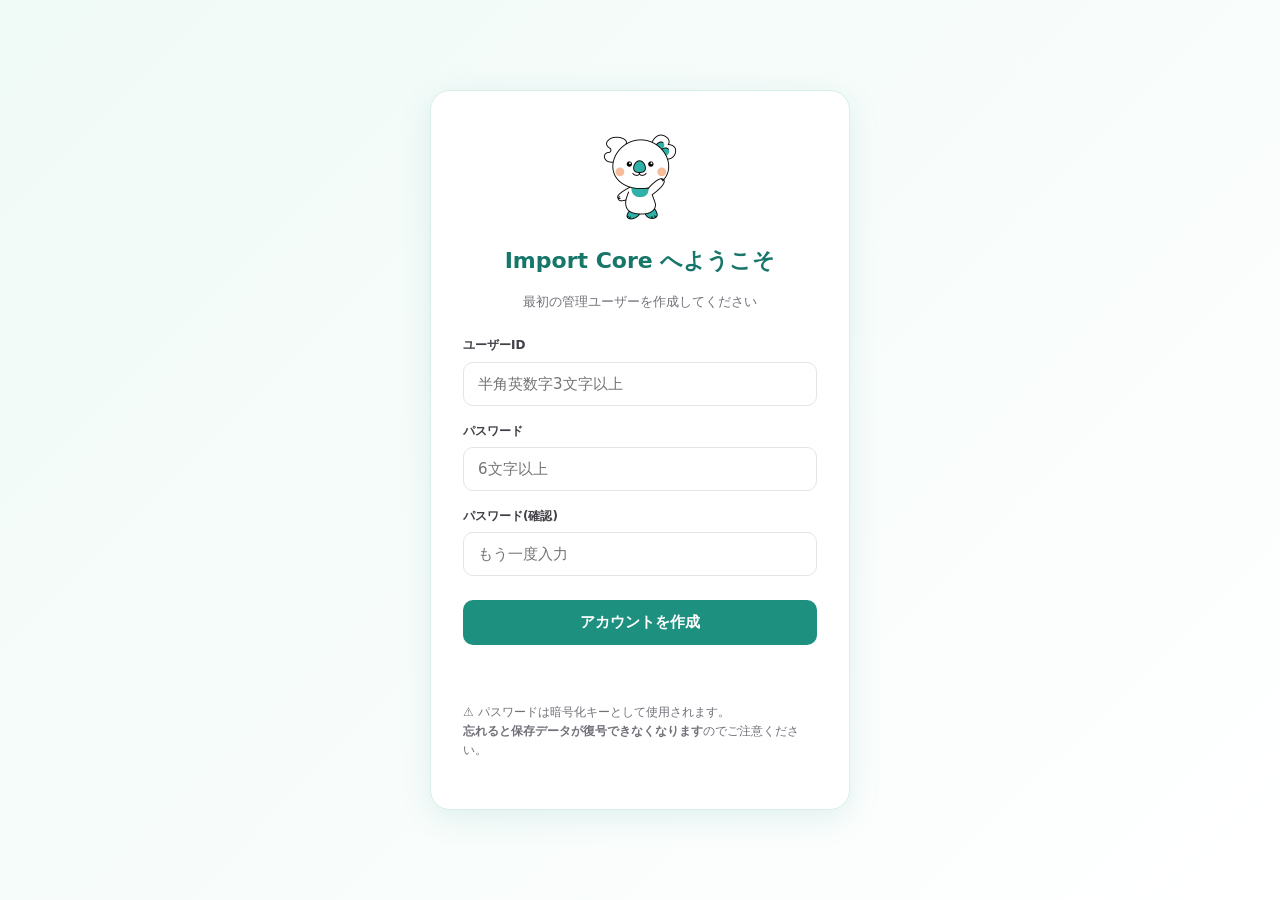
==== account.html @ 82aeeb54 "Add files via upload" ====
<!doctype html>
<html lang="ja">
<head>
  <meta charset="utf-8" />
  <meta name="viewport" content="width=device-width,initial-scale=1" />
  <title>アカウント - Import Core</title>
  <link rel="stylesheet" href="style.css" />
</head>
<body>
<header>
  <div class="brand">
    <img src="assets/koala-pc.png" alt="" />
    <span>Import Core</span>
  </div>
  <nav>
    <a href="index.html">変換</a>
    <a href="settings.html">クライアント・履歴</a>
    <a href="account.html" class="active">アカウント</a>
  </nav>
  <div class="user-badge">
    <span>👤 <span class="uid" id="currentUser"></span></span>
    <button id="logoutBtn" type="button">ログアウト</button>
  </div>
</header>

<main>
  <div class="card">
    <div class="card-header-with-koala">
      <img src="assets/koala-think.png" alt="" />
      <div>
        <h1>パスワード変更</h1>
        <div class="note">現在ログインしているアカウント(<b id="meId"></b>)のパスワードを変更します。</div>
      </div>
    </div>

    <div class="row">
      <label>現在のパスワード<input type="password" id="oldPw" /></label>
      <label>新しいパスワード<input type="password" id="newPw" placeholder="6文字以上" /></label>
      <label>新しいパスワード(確認)<input type="password" id="newPw2" /></label>
    </div>
    <button id="changePwBtn">パスワードを変更</button>
    <span id="pwMsg" class="muted" style="margin-left:12px"></span>
  </div>

  <div class="card">
    <h2>ユーザー管理</h2>
    <div class="note">ツールを利用するユーザーを追加・削除できます。各ユーザーは独立したパスワードでログインします。<br>
    <b style="color: var(--orange-500)">⚠️ 重要</b>:暗号化されたデータ(クライアント・履歴)は<b>現在ログイン中のパスワードと紐づいています</b>。新規ユーザーは別アカウントとして扱われ、独自のデータ領域を持ちます(共有はされません)。チームで同じデータを共有する場合は、同じユーザーIDで複数人がログインしてください。</div>

    <h3>新規ユーザーを追加</h3>
    <div class="row">
      <label>ユーザーID<input type="text" id="newUserId" placeholder="半角英数字3文字以上" /></label>
      <label>パスワード<input type="password" id="newUserPw" placeholder="6文字以上" /></label>
    </div>
    <button id="addUserBtn">ユーザーを追加</button>
    <span id="userMsg" class="muted" style="margin-left:12px"></span>

    <h3 style="margin-top:24px">登録済みユーザー</h3>
    <div id="userList"></div>
  </div>
</main>

<script src="auth.js"></script>
<script>
const $ = id => document.getElementById(id);
if (!Auth.requireLogin()) throw new Error('login required');

function init(){
  const meId = Auth.getCurrentUserId();
  $('currentUser').textContent = meId;
  $('meId').textContent = meId;
  $('logoutBtn').onclick = () => { Auth.clearSession(); location.href = 'login.html'; };

  renderUsers();

  $('changePwBtn').onclick = onChangePw;
  $('addUserBtn').onclick = onAddUser;
}

async function onChangePw(){
  const oldPw = $('oldPw').value;
  const newPw = $('newPw').value;
  const newPw2 = $('newPw2').value;
  const msg = $('pwMsg');

  if (!oldPw || !newPw){ msg.innerHTML = '<span class="err">未入力の項目があります</span>'; return; }
  if (newPw !== newPw2){ msg.innerHTML = '<span class="err">新しいパスワードが一致しません</span>'; return; }
  if (newPw.length < 6){ msg.innerHTML = '<span class="err">6文字以上にしてください</span>'; return; }

  try {
    await Auth.changePassword(Auth.getCurrentUserId(), oldPw, newPw);
    // セッションも新PWに更新
    Auth.setSession(Auth.getCurrentUserId(), newPw);
    SecureStore.invalidate();
    msg.innerHTML = '<span class="ok">パスワードを変更しました</span>';
    $('oldPw').value = $('newPw').value = $('newPw2').value = '';
  } catch(e){
    msg.innerHTML = `<span class="err">${e.message}</span>`;
  }
}

async function onAddUser(){
  const userId = $('newUserId').value.trim();
  const pw = $('newUserPw').value;
  const msg = $('userMsg');

  if (!/^[A-Za-z0-9_]{3,}$/.test(userId)){
    msg.innerHTML = '<span class="err">IDは半角英数字とアンダースコアのみ、3文字以上で入力してください</span>';
    return;
  }
  if (pw.length < 6){
    msg.innerHTML = '<span class="err">パスワードは6文字以上にしてください</span>';
    return;
  }

  try {
    await Auth.addUser(userId, pw);
    $('newUserId').value = '';
    $('newUserPw').value = '';
    msg.innerHTML = '<span class="ok">ユーザーを追加しました</span>';
    renderUsers();
  } catch(e){
    msg.innerHTML = `<span class="err">${e.message}</span>`;
  }
}

function renderUsers(){
  const users = Auth.loadUsers();
  const meId = Auth.getCurrentUserId();
  const box = $('userList');
  if (users.length === 0){
    box.innerHTML = '<p class="muted">ユーザーがいません</p>';
    return;
  }
  const head = '<tr><th>ユーザーID</th><th>作成日</th><th>操作</th></tr>';
  const body = users.map(u => {
    const isMe = u.userId === meId;
    const created = u.createdAt ? new Date(u.createdAt).toLocaleString('ja-JP') : '-';
    return `
      <tr>
        <td>${escapeHtml(u.userId)}${isMe ? ' <span class="badge">あなた</span>' : ''}</td>
        <td>${created}</td>
        <td>
          ${isMe ? '<span class="muted">(自分は削除できません)</span>'
                 : `<button class="small danger" data-id="${escapeHtml(u.userId)}" data-action="delete">削除</button>`}
        </td>
      </tr>`;
  }).join('');
  box.innerHTML = `<div class="scroll"><table>${head}${body}</table></div>`;
  box.querySelectorAll('button[data-action="delete"]').forEach(btn => {
    btn.addEventListener('click', async e => {
      const uid = e.target.dataset.id;
      if (!confirm(`ユーザー「${uid}」を削除します。よろしいですか?`)) return;
      await Auth.deleteUser(uid);
      renderUsers();
    });
  });
}

function escapeHtml(s){
  return String(s ?? '').replace(/[&<>"']/g, c => ({'&':'&amp;','<':'&lt;','>':'&gt;','"':'&quot;',"'":'&#39;'}[c]));
}

init();
</script>
</body>
</html>
---- style.css ----
/* =====================================================================
   Import Core - ミントグリーン × 白 テーマ
   ===================================================================== */
:root {
  --mint-50:  #f0faf7;
  --mint-100: #d8f0e8;
  --mint-200: #a8dfcf;
  --mint-300: #6bc7b0;
  --mint-400: #3aab93;
  --mint-500: #1d9080;  /* メインカラー */
  --mint-600: #157669;
  --mint-700: #0f5b51;
  --peach:    #f4a886;  /* キャラのほっぺ色をアクセントに */
  --peach-bg: #fef0e8;
  --gray-50:  #fafafa;
  --gray-100: #f4f4f5;
  --gray-200: #e4e4e7;
  --gray-300: #d4d4d8;
  --gray-500: #71717a;
  --gray-700: #3f3f46;
  --gray-900: #18181b;
  --red-500:  #dc2626;
  --red-50:   #fef2f2;
  --orange-500: #ea580c;
  --orange-50:  #fff7ed;
  --green-500:  #16a34a;
  --green-50:   #f0fdf4;
}

* { box-sizing: border-box; }

body {
  font-family: system-ui, -apple-system, "Segoe UI", "Hiragino Sans", "Yu Gothic UI", sans-serif;
  margin: 0;
  background: var(--mint-50);
  color: var(--gray-900);
  line-height: 1.6;
  min-height: 100vh;
}

/* --------- ヘッダー --------- */
header {
  background: #fff;
  border-bottom: 1px solid var(--mint-100);
  padding: 14px 24px;
  display: flex;
  align-items: center;
  gap: 22px;
  flex-wrap: wrap;
  position: sticky;
  top: 0;
  z-index: 100;
  box-shadow: 0 1px 3px rgba(29, 144, 128, 0.04);
}
.brand {
  display: flex;
  align-items: center;
  gap: 10px;
  font-weight: 800;
  color: var(--mint-600);
  font-size: 18px;
  letter-spacing: 0.02em;
}
.brand img {
  width: 32px;
  height: 32px;
  object-fit: contain;
}
nav { display: flex; gap: 4px; }
nav a {
  text-decoration: none;
  color: var(--gray-500);
  font-weight: 600;
  padding: 8px 14px;
  border-radius: 8px;
  font-size: 14px;
  transition: all 0.15s;
}
nav a.active {
  background: var(--mint-500);
  color: #fff;
}
nav a:hover:not(.active) {
  background: var(--mint-100);
  color: var(--mint-700);
}
.user-badge {
  margin-left: auto;
  display: flex;
  align-items: center;
  gap: 10px;
  font-size: 13px;
  color: var(--gray-500);
}
.user-badge .uid {
  font-weight: 700;
  color: var(--mint-600);
}
.user-badge button {
  padding: 6px 12px;
  font-size: 12px;
  background: var(--gray-100);
  color: var(--gray-700);
}
.user-badge button:hover { background: var(--gray-200); }

/* --------- メインエリア --------- */
main {
  max-width: 1100px;
  margin: 28px auto;
  padding: 0 20px;
}

h1 { font-size: 22px; margin: 0 0 10px; color: var(--gray-900); font-weight: 800; }
h2 { font-size: 17px; margin: 0 0 8px; color: var(--gray-900); font-weight: 800; }
h3 { font-size: 14px; margin: 18px 0 8px; color: var(--gray-700); font-weight: 700; }
h4 { font-size: 13px; margin: 16px 0 6px; padding-bottom: 4px; border-bottom: 1px solid var(--gray-200); color: var(--gray-700); }

.note { color: var(--gray-500); margin-bottom: 14px; font-size: 13px; }
.muted { color: var(--gray-500); font-size: 13px; }
.ok { color: var(--green-500); font-weight: 700; }
.err { color: var(--red-500); font-weight: 700; }
.dup { color: var(--orange-500); font-weight: 700; }

/* --------- カード --------- */
.card {
  background: #fff;
  border: 1px solid var(--mint-100);
  border-radius: 16px;
  padding: 24px;
  box-shadow: 0 2px 8px rgba(29, 144, 128, 0.04);
}
.card + .card { margin-top: 16px; }
.card-header-with-koala {
  display: flex;
  align-items: center;
  gap: 14px;
  margin-bottom: 4px;
}
.card-header-with-koala img {
  width: 56px;
  height: 56px;
  flex-shrink: 0;
}
.card-header-with-koala h1,
.card-header-with-koala h2 { margin: 0; }

/* --------- フォーム --------- */
.row {
  display: flex;
  gap: 14px;
  flex-wrap: wrap;
  margin: 14px 0;
  align-items: flex-end;
}
.row label {
  display: grid;
  gap: 6px;
  font-weight: 700;
  font-size: 12px;
  color: var(--gray-700);
}
select, input[type="text"], input[type="password"], input[type="date"], input[type="email"] {
  font-size: 14px;
  padding: 10px 12px;
  border: 1px solid var(--gray-200);
  border-radius: 10px;
  background: #fff;
  min-width: 220px;
  font-family: inherit;
  color: var(--gray-900);
  transition: all 0.15s;
}
select:focus, input:focus {
  outline: none;
  border-color: var(--mint-400);
  box-shadow: 0 0 0 3px var(--mint-100);
}
select { cursor: pointer; }

button {
  border: 0;
  border-radius: 10px;
  padding: 11px 20px;
  font-weight: 700;
  background: var(--mint-500);
  color: #fff;
  cursor: pointer;
  font-family: inherit;
  font-size: 14px;
  transition: all 0.15s;
}
button:hover:not(:disabled) {
  background: var(--mint-600);
  transform: translateY(-1px);
  box-shadow: 0 4px 12px rgba(29, 144, 128, 0.25);
}
button:active:not(:disabled) { transform: translateY(0); }
button:disabled { opacity: 0.4; cursor: not-allowed; }
button.small { padding: 7px 12px; font-size: 12px; border-radius: 8px; }
button.danger { background: var(--red-500); }
button.danger:hover:not(:disabled) {
  background: #b91c1c;
  box-shadow: 0 4px 12px rgba(220, 38, 38, 0.25);
}
button.ghost {
  background: transparent;
  color: var(--mint-600);
  border: 1px solid var(--mint-200);
}
button.ghost:hover:not(:disabled) {
  background: var(--mint-50);
  box-shadow: none;
}

.filebtn {
  display: inline-block;
  background: var(--gray-700);
  color: #fff;
  padding: 11px 20px;
  border-radius: 10px;
  font-weight: 700;
  cursor: pointer;
  font-size: 14px;
  transition: all 0.15s;
}
.filebtn:hover {
  background: var(--gray-900);
  transform: translateY(-1px);
  box-shadow: 0 4px 12px rgba(0,0,0,0.15);
}

/* --------- ドロップエリア --------- */
#drop {
  border: 2px dashed var(--mint-300);
  border-radius: 14px;
  background: var(--mint-50);
  padding: 36px 24px;
  text-align: center;
  font-weight: 700;
  color: var(--mint-700);
  cursor: pointer;
  margin-top: 14px;
  transition: all 0.15s;
  position: relative;
}
#drop:hover { background: var(--mint-100); border-color: var(--mint-400); }
#drop.drag {
  background: var(--mint-100);
  border-color: var(--mint-500);
  border-style: solid;
}
#drop .sub {
  display: block;
  margin-top: 6px;
  font-weight: 500;
  font-size: 13px;
  color: var(--gray-500);
}
#drop .koala-drop {
  width: 64px;
  height: 64px;
  margin: 0 auto 8px;
  display: block;
}

/* --------- テーブル --------- */
table {
  width: 100%;
  border-collapse: collapse;
  margin-top: 12px;
  background: #fff;
  font-size: 13px;
}
th, td {
  border-bottom: 1px solid var(--gray-100);
  padding: 9px 12px;
  text-align: left;
  white-space: nowrap;
}
th {
  background: var(--mint-50);
  color: var(--mint-700);
  font-weight: 700;
  font-size: 12px;
  letter-spacing: 0.02em;
}
table.editable input {
  width: 100%;
  min-width: 140px;
  padding: 6px 10px;
  font-size: 13px;
  border-radius: 8px;
}
.scroll { overflow-x: auto; }

/* --------- 結果サマリー --------- */
.summary {
  display: flex;
  gap: 28px;
  flex-wrap: wrap;
  background: linear-gradient(135deg, var(--mint-50), #fff);
  border: 1px solid var(--mint-100);
  border-radius: 14px;
  padding: 18px 22px;
  margin: 16px 0;
  align-items: center;
}
.summary > .koala-img {
  width: 70px;
  height: 70px;
  flex-shrink: 0;
}
.summary > .stats { display: flex; gap: 28px; flex-wrap: wrap; }
.summary > .stats > div { display: flex; flex-direction: column; gap: 2px; }
.summary .lbl {
  font-size: 11px;
  color: var(--gray-500);
  font-weight: 700;
  letter-spacing: 0.04em;
  text-transform: uppercase;
}
.summary .lbl.ok { color: var(--green-500); }
.summary .lbl.dup { color: var(--orange-500); }
.summary .val {
  font-size: 22px;
  font-weight: 800;
  color: var(--gray-900);
}
.summary .val.ok { color: var(--green-500); }
.summary .val.dup { color: var(--orange-500); }

/* --------- 履歴ブロック --------- */
.histblock {
  border: 1px solid var(--gray-200);
  border-radius: 10px;
  padding: 12px 14px;
  margin: 8px 0;
  background: var(--gray-50);
}
.histhead {
  display: flex;
  justify-content: space-between;
  align-items: center;
  flex-wrap: wrap;
  gap: 8px;
  margin-bottom: 6px;
}

/* --------- ログインページ --------- */
.auth-wrap {
  min-height: 100vh;
  display: flex;
  align-items: center;
  justify-content: center;
  padding: 20px;
  background: linear-gradient(135deg, var(--mint-50) 0%, #fff 100%);
}
.auth-card {
  background: #fff;
  border-radius: 20px;
  padding: 36px 32px;
  box-shadow: 0 8px 32px rgba(29, 144, 128, 0.12);
  max-width: 420px;
  width: 100%;
  border: 1px solid var(--mint-100);
}
.auth-card .auth-koala {
  display: block;
  width: 100px;
  height: 100px;
  margin: 0 auto 16px;
}
.auth-card h1 {
  text-align: center;
  font-size: 22px;
  margin-bottom: 6px;
  color: var(--mint-600);
}
.auth-card .auth-sub {
  text-align: center;
  color: var(--gray-500);
  font-size: 13px;
  margin-bottom: 24px;
}
.auth-card .form-row {
  margin-bottom: 16px;
}
.auth-card label {
  display: block;
  font-size: 12px;
  font-weight: 700;
  color: var(--gray-700);
  margin-bottom: 6px;
}
.auth-card input {
  width: 100%;
  font-size: 15px;
  padding: 12px 14px;
}
.auth-card button[type="submit"],
.auth-card .submit {
  width: 100%;
  padding: 13px;
  font-size: 15px;
  margin-top: 8px;
}
.auth-msg {
  text-align: center;
  margin-top: 14px;
  font-size: 13px;
  min-height: 20px;
}

/* --------- ヒーローエリア(空状態) --------- */
.hero-empty {
  text-align: center;
  padding: 32px 20px;
  color: var(--gray-500);
}
.hero-empty img {
  width: 110px;
  height: 110px;
  margin-bottom: 12px;
  opacity: 0.9;
}
.hero-empty p { margin: 4px 0; }

/* --------- バッジ --------- */
.badge {
  display: inline-block;
  padding: 2px 8px;
  border-radius: 10px;
  font-size: 11px;
  font-weight: 700;
  background: var(--mint-100);
  color: var(--mint-700);
}
.badge.warn {
  background: var(--orange-50);
  color: var(--orange-500);
}

/* --------- レスポンシブ --------- */
@media (max-width: 640px){
  header { padding: 12px 16px; }
  .brand { font-size: 16px; }
  nav a { padding: 6px 10px; font-size: 13px; }
  main { margin: 16px auto; padding: 0 14px; }
  .card { padding: 18px; border-radius: 14px; }
  .row { gap: 10px; }
  select, input { min-width: 100%; }
  .summary { padding: 14px; gap: 14px; }
  .summary > .koala-img { width: 50px; height: 50px; }
  .summary .val { font-size: 18px; }
}
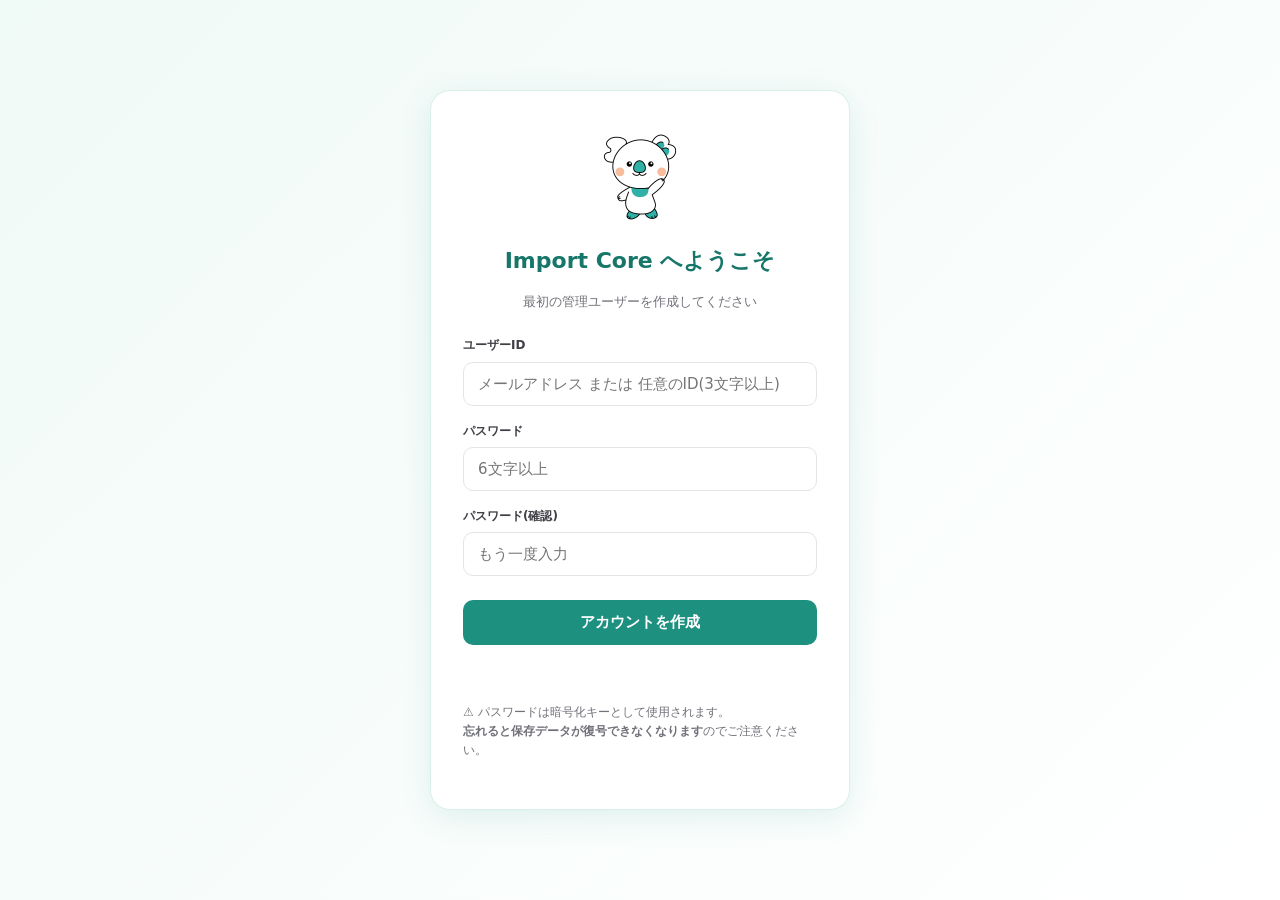
==== commit 2103c1c7: "Update account.html" ====
--- a/account.html
+++ b/account.html
@@ -49,7 +49,7 @@
 
     <h3>新規ユーザーを追加</h3>
     <div class="row">
-      <label>ユーザーID<input type="text" id="newUserId" placeholder="半角英数字3文字以上" /></label>
+      <label>ユーザーID<input type="text" id="newUserId" placeholder="メールアドレス または 任意のID(3文字以上)" /></label>
       <label>パスワード<input type="password" id="newUserPw" placeholder="6文字以上" /></label>
     </div>
     <button id="addUserBtn">ユーザーを追加</button>
@@ -104,8 +104,8 @@
   const pw = $('newUserPw').value;
   const msg = $('userMsg');
 
-  if (!/^[A-Za-z0-9_]{3,}$/.test(userId)){
-    msg.innerHTML = '<span class="err">IDは半角英数字とアンダースコアのみ、3文字以上で入力してください</span>';
+  if (!/^[A-Za-z0-9_.@\-]{3,}$/.test(userId)){
+    msg.innerHTML = '<span class="err">IDは半角英数字、_ - . @ のみ、3文字以上で入力してください</span>';
     return;
   }
   if (pw.length < 6){
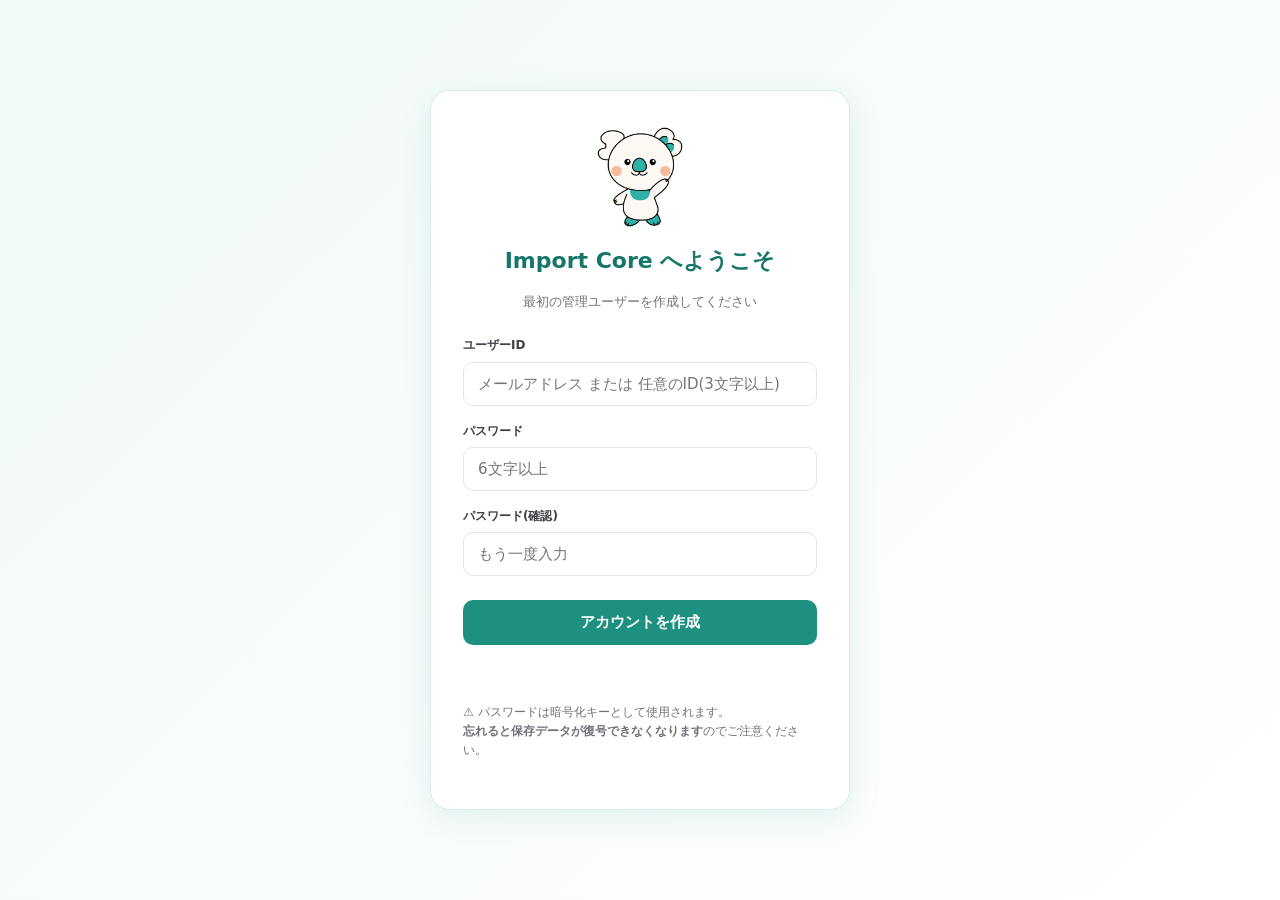
==== commit 9990e588: "Add files via upload" ====
--- a/account.html
+++ b/account.html
@@ -47,7 +47,7 @@
     <div class="note">ツールを利用するユーザーを追加・削除できます。各ユーザーは独立したパスワードでログインします。<br>
     <b style="color: var(--orange-500)">⚠️ 重要</b>:暗号化されたデータ(クライアント・履歴)は<b>現在ログイン中のパスワードと紐づいています</b>。新規ユーザーは別アカウントとして扱われ、独自のデータ領域を持ちます(共有はされません)。チームで同じデータを共有する場合は、同じユーザーIDで複数人がログインしてください。</div>
 
-    <h3>新規ユーザーを追加</h3>
+    <h3 class="section-h3">新規ユーザーを追加</h3>
     <div class="row">
       <label>ユーザーID<input type="text" id="newUserId" placeholder="メールアドレス または 任意のID(3文字以上)" /></label>
       <label>パスワード<input type="password" id="newUserPw" placeholder="6文字以上" /></label>
@@ -55,7 +55,7 @@
     <button id="addUserBtn">ユーザーを追加</button>
     <span id="userMsg" class="muted" style="margin-left:12px"></span>
 
-    <h3 style="margin-top:24px">登録済みユーザー</h3>
+    <h3 class="section-h3" style="margin-top:24px">登録済みユーザー</h3>
     <div id="userList"></div>
   </div>
 </main>
--- a/style.css
+++ b/style.css
@@ -62,8 +62,8 @@
   letter-spacing: 0.02em;
 }
 .brand img {
-  width: 32px;
   height: 32px;
+  width: auto;
   object-fit: contain;
 }
 nav { display: flex; gap: 4px; }
@@ -113,7 +113,16 @@
 
 h1 { font-size: 22px; margin: 0 0 10px; color: var(--gray-900); font-weight: 800; }
 h2 { font-size: 17px; margin: 0 0 8px; color: var(--gray-900); font-weight: 800; }
-h3 { font-size: 14px; margin: 18px 0 8px; color: var(--gray-700); font-weight: 700; }
+h3 { font-size: 15px; margin: 18px 0 8px; color: var(--gray-700); font-weight: 700; }
+
+/* セクション開始の見出し(新規追加など、目立たせたい) */
+h3.section-h3 {
+  font-size: 17px;
+  color: var(--mint-700);
+  padding: 8px 0 8px 14px;
+  border-left: 4px solid var(--mint-500);
+  margin: 24px 0 16px;
+}
 h4 { font-size: 13px; margin: 16px 0 6px; padding-bottom: 4px; border-bottom: 1px solid var(--gray-200); color: var(--gray-700); }
 
 .note { color: var(--gray-500); margin-bottom: 14px; font-size: 13px; }
@@ -138,9 +147,10 @@
   margin-bottom: 4px;
 }
 .card-header-with-koala img {
-  width: 56px;
   height: 56px;
+  width: auto;
   flex-shrink: 0;
+  object-fit: contain;
 }
 .card-header-with-koala h1,
 .card-header-with-koala h2 { margin: 0; }
@@ -177,6 +187,30 @@
   box-shadow: 0 0 0 3px var(--mint-100);
 }
 select { cursor: pointer; }
+
+/* 主役の大きな入力欄(クライアント追加など) */
+input.big-input {
+  font-size: 16px;
+  padding: 16px 18px;
+  border: 2px solid var(--gray-200);
+  border-radius: 12px;
+  background: var(--mint-50);
+  font-weight: 500;
+  box-shadow: 0 1px 2px rgba(0,0,0,0.04);
+}
+input.big-input:hover {
+  border-color: var(--mint-300);
+  background: #fff;
+}
+input.big-input:focus {
+  border-color: var(--mint-500);
+  background: #fff;
+  box-shadow: 0 0 0 4px var(--mint-100);
+}
+label.big-label {
+  font-size: 13px;
+  gap: 8px;
+}
 
 button {
   border: 0;
@@ -258,10 +292,11 @@
   color: var(--gray-500);
 }
 #drop .koala-drop {
-  width: 64px;
-  height: 64px;
+  height: 80px;
+  width: auto;
   margin: 0 auto 8px;
   display: block;
+  object-fit: contain;
 }
 
 /* --------- テーブル --------- */
@@ -307,9 +342,10 @@
   align-items: center;
 }
 .summary > .koala-img {
-  width: 70px;
   height: 70px;
+  width: auto;
   flex-shrink: 0;
+  object-fit: contain;
 }
 .summary > .stats { display: flex; gap: 28px; flex-wrap: wrap; }
 .summary > .stats > div { display: flex; flex-direction: column; gap: 2px; }
@@ -367,9 +403,10 @@
 }
 .auth-card .auth-koala {
   display: block;
-  width: 100px;
   height: 100px;
+  width: auto;
   margin: 0 auto 16px;
+  object-fit: contain;
 }
 .auth-card h1 {
   text-align: center;
@@ -419,10 +456,11 @@
   color: var(--gray-500);
 }
 .hero-empty img {
-  width: 110px;
   height: 110px;
+  width: auto;
   margin-bottom: 12px;
   opacity: 0.9;
+  object-fit: contain;
 }
 .hero-empty p { margin: 4px 0; }
 
@@ -451,6 +489,6 @@
   .row { gap: 10px; }
   select, input { min-width: 100%; }
   .summary { padding: 14px; gap: 14px; }
-  .summary > .koala-img { width: 50px; height: 50px; }
+  .summary > .koala-img { height: 50px; width: auto; }
   .summary .val { font-size: 18px; }
 }
